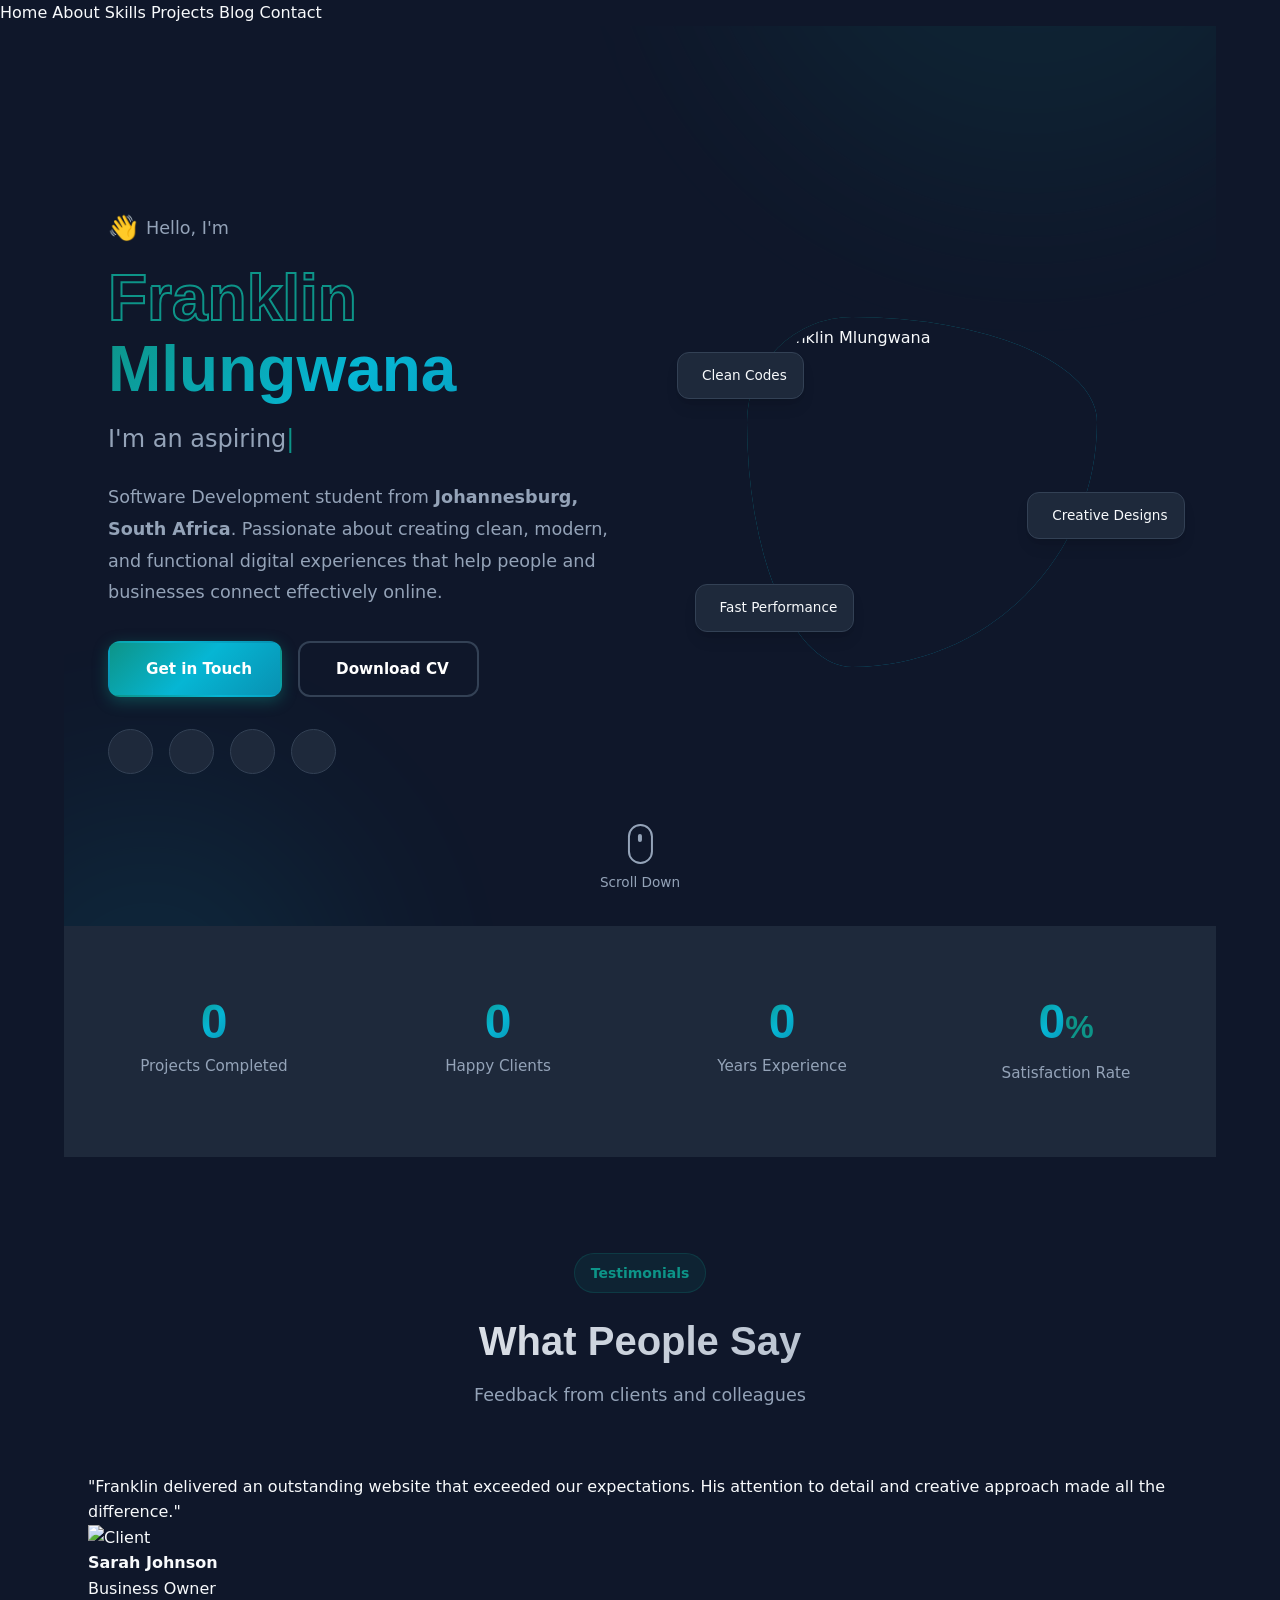
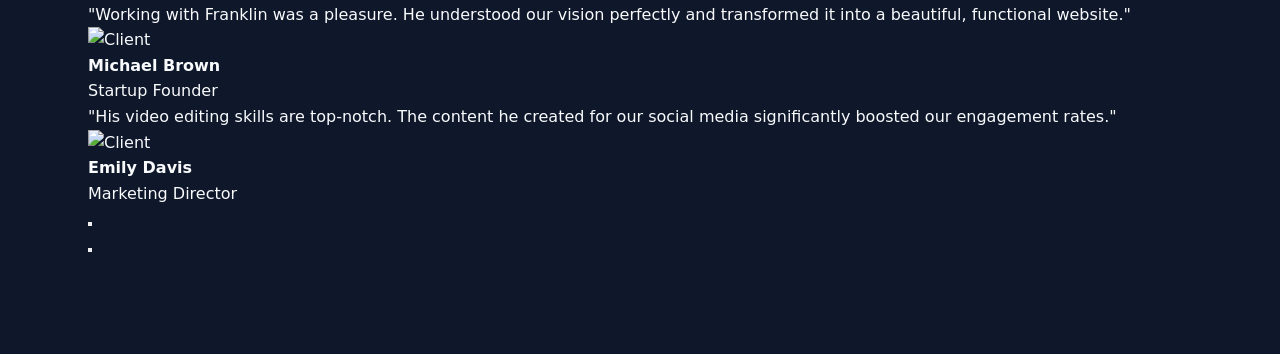
==== index.html @ 21965cc6 "Add testimonials section to index.html" ====
<!DOCTYPE html>
<html><head><meta charset="UTF-8"><title>Home</title>
<link rel="stylesheet" href="styles.css"></head>
<body>
<nav>
<a href="index.html">Home</a>
<a href="about.html">About</a>
<a href="skills.html">Skills</a>
<a href="projects.html">Projects</a>
<a href="blog.html">Blog</a>
<a href="contact.html">Contact</a>
</nav>
<main class="container">
 <section id="home" class="hero">
        <div class="hero-container">
            <div class="hero-content">
                <div class="hero-greeting"><span class="wave">👋</span> Hello, I'm</div>
                <h1 class="hero-title"><span class="text-outline">Franklin</span><span class="text-gradient">Mlungwana</span></h1>
                <div class="hero-subtitle"><span class="static-text">I'm an aspiring</span><span class="dynamic-text" id="dynamicText"></span><span class="cursor">|</span></div>
                <p class="hero-description">Software Development student from <strong>Johannesburg, South Africa</strong>. Passionate about creating clean, modern, and functional digital experiences that help people and businesses connect effectively online.</p>
                <div class="hero-cta">
                    <a href="#contact" class="btn btn-primary"><i class="fas fa-paper-plane"></i> Get in Touch</a>
                    <a href="#" class="btn btn-secondary" download><i class="fas fa-download"></i> Download CV</a>
                </div>
                <div class="hero-socials">
                    <a href="https://github.com/mlungwanafranklin-gif" target="_blank" class="social-link" aria-label="GitHub"><i class="fab fa-github"></i></a>
                    <a href="#" target="_blank" class="social-link" aria-label="LinkedIn"><i class="fab fa-linkedin-in"></i></a>
                    <a href="#" target="_blank" class="social-link" aria-label="Twitter"><i class="fab fa-twitter"></i></a>
                    <a href="#" target="_blank" class="social-link" aria-label="Instagram"><i class="fab fa-instagram"></i></a>
                </div>
            </div>
            <div class="hero-image">
                <div class="hero-image-wrapper">
                    <div class="hero-image-bg"></div>
                    <img src="https://images.unsplash.com/photo-1507003211169-0a1dd7228f2d?w=400&h=400&fit=crop&crop=face" alt="Franklin Mlungwana" class="profile-img">
                    <div class="floating-card card-1"><i class="fas fa-code"></i><span>Clean Codes</span></div>
                    <div class="floating-card card-2"><i class="fas fa-palette"></i><span>Creative Designs</span></div>
                    <div class="floating-card card-3"><i class="fas fa-rocket"></i><span>Fast Performance</span></div>
                </div>
            </div>
        </div>
        <div class="scroll-indicator"><div class="mouse"><div class="wheel"></div></div><span>Scroll Down</span></div>
    </section>
  <section class="stats section-sm">
        <div class="container">
            <div class="stats-grid">
                <div class="stat-item"><span class="stat-number" data-target="15">0</span><span class="stat-label">Projects Completed</span></div>
                <div class="stat-item"><span class="stat-number" data-target="8">0</span><span class="stat-label">Happy Clients</span></div>
                <div class="stat-item"><span class="stat-number" data-target="2">0</span><span class="stat-label">Years Experience</span></div>
                <div class="stat-item"><span class="stat-number" data-target="100">0</span><span class="stat-suffix">%</span><span class="stat-label">Satisfaction Rate</span></div>
            </div>
        </div>
    </section>
  <section class="testimonials section">
        <div class="container">
            <div class="section-header"><span class="section-tag">Testimonials</span><h2 class="section-title">What People Say</h2><p class="section-subtitle">Feedback from clients and colleagues</p></div>
            <div class="testimonials-slider">
                <div class="testimonial-card active"><div class="testimonial-stars"><i class="fas fa-star"></i><i class="fas fa-star"></i><i class="fas fa-star"></i><i class="fas fa-star"></i><i class="fas fa-star"></i></div><p class="testimonial-text">"Franklin delivered an outstanding website that exceeded our expectations. His attention to detail and creative approach made all the difference."</p><div class="testimonial-author"><img src="https://images.unsplash.com/photo-1494790108377-be9c29b29330?w=60&h=60&fit=crop&crop=face" alt="Client"><div><h4>Sarah Johnson</h4><span>Business Owner</span></div></div></div>
                <div class="testimonial-card"><div class="testimonial-stars"><i class="fas fa-star"></i><i class="fas fa-star"></i><i class="fas fa-star"></i><i class="fas fa-star"></i><i class="fas fa-star"></i></div><p class="testimonial-text">"Working with Franklin was a pleasure. He understood our vision perfectly and transformed it into a beautiful, functional website."</p><div class="testimonial-author"><img src="https://images.unsplash.com/photo-1507003211169-0a1dd7228f2d?w=60&h=60&fit=crop&crop=face" alt="Client"><div><h4>Michael Brown</h4><span>Startup Founder</span></div></div></div>
                <div class="testimonial-card"><div class="testimonial-stars"><i class="fas fa-star"></i><i class="fas fa-star"></i><i class="fas fa-star"></i><i class="fas fa-star"></i><i class="fas fa-star-half-alt"></i></div><p class="testimonial-text">"His video editing skills are top-notch. The content he created for our social media significantly boosted our engagement rates."</p><div class="testimonial-author"><img src="https://images.unsplash.com/photo-1438761681033-6461ffad8d80?w=60&h=60&fit=crop&crop=face" alt="Client"><div><h4>Emily Davis</h4><span>Marketing Director</span></div></div></div>
                <div class="testimonial-nav"><button class="testimonial-prev" aria-label="Previous"><i class="fas fa-chevron-left"></i></button><div class="testimonial-dots"><span class="dot active"></span><span class="dot"></span><span class="dot"></span></div><button class="testimonial-next" aria-label="Next"><i class="fas fa-chevron-right"></i></button></div>
            </div>
        </div>
    </section>
</main>
<script src="script.js"></script>
</body></html>
---- styles.css ----
/* ============================================
   CSS VARIABLES & RESET
   ============================================ */
:root {
    --primary: #0d9488;
    --primary-dark: #0f766e;
    --primary-light: #14b8a6;
    --secondary: #06b6d4;
    --accent: #f59e0b;
    --dark: #0f172a;
    --dark-light: #1e293b;
    --dark-lighter: #334155;
    --light: #f8fafc;
    --gray: #94a3b8;
    --gray-light: #cbd5e1;
    --white: #ffffff;
    --gradient-1: linear-gradient(135deg, #0d9488 0%, #06b6d4 50%, #0891b2 100%);
    --gradient-2: linear-gradient(135deg, #06b6d4 0%, #0ea5e9 100%);
    --shadow-sm: 0 1px 2px 0 rgb(0 0 0 / 0.05);
    --shadow: 0 4px 6px -1px rgb(0 0 0 / 0.1), 0 2px 4px -2px rgb(0 0 0 / 0.1);
    --shadow-lg: 0 10px 15px -3px rgb(0 0 0 / 0.1), 0 4px 6px -4px rgb(0 0 0 / 0.1);
    --shadow-xl: 0 20px 25px -5px rgb(0 0 0 / 0.1), 0 8px 10px -6px rgb(0 0 0 / 0.1);
    --radius: 12px;
    --radius-lg: 20px;
    --transition: all 0.3s cubic-bezier(0.4, 0, 0.2, 1);
    --font-main: 'Inter', system-ui, -apple-system, sans-serif;
    --font-display: 'Space Grotesk', sans-serif;
}

[data-theme="light"] {
    --dark: #f8fafc;
    --dark-light: #ffffff;
    --dark-lighter: #e2e8f0;
    --light: #0f172a;
    --gray: #64748b;
    --gray-light: #94a3b8;
    --white: #0f172a;
    --shadow: 0 4px 6px -1px rgb(0 0 0 / 0.05), 0 2px 4px -2px rgb(0 0 0 / 0.05);
    --shadow-lg: 0 10px 15px -3px rgb(0 0 0 / 0.05), 0 4px 6px -4px rgb(0 0 0 / 0.05);
    --shadow-xl: 0 20px 25px -5px rgb(0 0 0 / 0.05), 0 8px 10px -6px rgb(0 0 0 / 0.05);
}

*, *::before, *::after { margin: 0; padding: 0; box-sizing: border-box; }
html { scroll-behavior: smooth; font-size: 16px; }
body {
    font-family: var(--font-main);
    background-color: var(--dark);
    color: var(--light);
    line-height: 1.6;
    overflow-x: hidden;
    transition: background-color 0.3s ease, color 0.3s ease;
}
a { text-decoration: none; color: inherit; transition: var(--transition); }
ul { list-style: none; }
img { max-width: 100%; height: auto; display: block; }
.container { max-width: 1200px; margin: 0 auto; padding: 0 1.5rem; }
.section { padding: 6rem 0; }
.section-sm { padding: 3rem 0; }

.particles-canvas {
    position: fixed; top: 0; left: 0; width: 100%; height: 100%;
    pointer-events: none; z-index: 0; opacity: 0.4;
}

/* NAVIGATION */
.navbar {
    position: fixed; top: 0; left: 0; width: 100%; z-index: 1000;
    padding: 1rem 0; transition: var(--transition); background: transparent;
}
.navbar.scrolled {
    background: rgba(15, 23, 42, 0.95); backdrop-filter: blur(10px);
    box-shadow: var(--shadow); padding: 0.75rem 0;
}
[data-theme="light"] .navbar.scrolled { background: rgba(248, 250, 252, 0.95); }
.nav-container {
    max-width: 1200px; margin: 0 auto; padding: 0 1.5rem;
    display: flex; justify-content: space-between; align-items: center;
}
.nav-logo {
    font-family: var(--font-display); font-size: 1.5rem; font-weight: 700; color: var(--white);
}
.logo-bracket { color: var(--primary); }
.nav-right { display: flex; align-items: center; gap: 1rem; }

.theme-toggle {
    width: 45px; height: 45px; border-radius: 50%; background: var(--dark-light);
    border: 1px solid var(--dark-lighter); color: var(--gray); cursor: pointer;
    display: flex; align-items: center; justify-content: center; font-size: 1.1rem;
    transition: var(--transition); position: relative; overflow: hidden;
}
.theme-toggle:hover { background: var(--primary); color: var(--white); border-color: var(--primary); }
.theme-toggle .fa-sun, .theme-toggle .fa-moon { position: absolute; transition: var(--transition); }
.theme-toggle .fa-sun { opacity: 0; transform: rotate(90deg) scale(0); }
.theme-toggle .fa-moon { opacity: 1; transform: rotate(0) scale(1); }
[data-theme="light"] .theme-toggle .fa-sun { opacity: 1; transform: rotate(0) scale(1); }
[data-theme="light"] .theme-toggle .fa-moon { opacity: 0; transform: rotate(-90deg) scale(0); }

.nav-menu { display: flex; gap: 2rem; align-items: center; }
.nav-link {
    font-size: 0.95rem; font-weight: 500; color: var(--gray);
    position: relative; padding: 0.5rem 0;
}
.nav-link::after {
    content: ''; position: absolute; bottom: 0; left: 0; width: 0; height: 2px;
    background: var(--gradient-1); transition: var(--transition);
}
.nav-link:hover, .nav-link.active { color: var(--white); }
.nav-link:hover::after, .nav-link.active::after { width: 100%; }

.nav-toggle { display: none; background: none; border: none; cursor: pointer; padding: 0.5rem; z-index: 1001; }
.hamburger {
    display: block; width: 25px; height: 2px; background: var(--white);
    position: relative; transition: var(--transition);
}
.hamburger::before, .hamburger::after {
    content: ''; position: absolute; width: 25px; height: 2px;
    background: var(--white); transition: var(--transition);
}
.hamburger::before { top: -8px; }
.hamburger::after { top: 8px; }
.nav-toggle.active .hamburger { background: transparent; }
.nav-toggle.active .hamburger::before { top: 0; transform: rotate(45deg); }
.nav-toggle.active .hamburger::after { top: 0; transform: rotate(-45deg); }

/* HERO */
.hero {
    min-height: 100vh; display: flex; align-items: center;
    position: relative; padding: 6rem 0 4rem; overflow: hidden;
}
.hero::before {
    content: ''; position: absolute; top: -50%; right: -10%;
    width: 600px; height: 600px; background: var(--primary);
    opacity: 0.1; border-radius: 50%; filter: blur(100px);
    animation: float 8s ease-in-out infinite;
}
.hero::after {
    content: ''; position: absolute; bottom: -30%; left: -10%;
    width: 400px; height: 400px; background: var(--secondary);
    opacity: 0.1; border-radius: 50%; filter: blur(100px);
    animation: float 10s ease-in-out infinite reverse;
}
.hero-container {
    max-width: 1200px; margin: 0 auto; padding: 0 1.5rem;
    display: grid; grid-template-columns: 1fr 1fr; gap: 4rem;
    align-items: center; position: relative; z-index: 1;
}
.hero-greeting {
    font-size: 1.1rem; color: var(--gray); margin-bottom: 1rem;
    display: flex; align-items: center; gap: 0.5rem;
}
.wave { display: inline-block; animation: wave 2s ease-in-out infinite; font-size: 1.5rem; }
.hero-title {
    font-family: var(--font-display); font-size: 4rem; font-weight: 700;
    line-height: 1.1; margin-bottom: 1rem;
}
.text-outline { -webkit-text-stroke: 2px var(--primary); color: transparent; display: block; }
.text-gradient {
    background: var(--gradient-1); -webkit-background-clip: text;
    -webkit-text-fill-color: transparent; background-clip: text; display: block;
}
.hero-subtitle { font-size: 1.5rem; color: var(--gray); margin-bottom: 1.5rem; min-height: 2rem; }
.dynamic-text { color: var(--primary-light); font-weight: 600; }
.cursor { color: var(--primary); animation: blink 1s step-end infinite; }
.hero-description {
    font-size: 1.1rem; color: var(--gray); margin-bottom: 2rem;
    max-width: 500px; line-height: 1.8;
}
.hero-cta { display: flex; gap: 1rem; margin-bottom: 2rem; flex-wrap: wrap; }
.btn {
    display: inline-flex; align-items: center; gap: 0.5rem;
    padding: 0.875rem 1.75rem; border-radius: var(--radius);
    font-weight: 600; font-size: 0.95rem; transition: var(--transition);
    border: 2px solid transparent; cursor: pointer;
}
.btn-primary {
    background: var(--gradient-1); color: var(--white);
    box-shadow: 0 4px 15px rgba(13, 148, 136, 0.4);
}
.btn-primary:hover { transform: translateY(-2px); box-shadow: 0 8px 25px rgba(13, 148, 136, 0.5); }
.btn-secondary { background: transparent; color: var(--white); border-color: var(--dark-lighter); }
.btn-secondary:hover { border-color: var(--primary); background: rgba(13, 148, 136, 0.1); }
.btn-full { width: 100%; justify-content: center; }
.hero-socials { display: flex; gap: 1rem; }
.social-link {
    width: 45px; height: 45px; border-radius: 50%; background: var(--dark-light);
    display: flex; align-items: center; justify-content: center;
    color: var(--gray); font-size: 1.1rem; transition: var(--transition);
    border: 1px solid var(--dark-lighter);
}
.social-link:hover { background: var(--primary); color: var(--white); transform: translateY(-3px); border-color: var(--primary); }

.hero-image { position: relative; display: flex; justify-content: center; }
.hero-image-wrapper { position: relative; width: 350px; height: 350px; }
.hero-image-bg {
    position: absolute; inset: 0; background: var(--gradient-1);
    border-radius: 30% 70% 70% 30% / 30% 30% 70% 70%;
    animation: morph 8s ease-in-out infinite; opacity: 0.8;
}
.profile-img {
    position: relative; width: 100%; height: 100%; object-fit: cover;
    border-radius: 30% 70% 70% 30% / 30% 30% 70% 70%;
    animation: morph 8s ease-in-out infinite; z-index: 1; padding: 8px; background: var(--dark);
}
.floating-card {
    position: absolute; background: var(--dark-light); padding: 0.75rem 1rem;
    border-radius: var(--radius); display: flex; align-items: center; gap: 0.5rem;
    font-size: 0.85rem; font-weight: 500; box-shadow: var(--shadow-lg);
    border: 1px solid var(--dark-lighter); z-index: 2; animation: float 6s ease-in-out infinite;
}
.floating-card i { color: var(--primary); }
.card-1 { top: 10%; left: -20%; animation-delay: 0s; }
.card-2 { top: 50%; right: -25%; animation-delay: 2s; }
.card-3 { bottom: 10%; left: -15%; animation-delay: 4s; }

.scroll-indicator {
    position: absolute; bottom: 2rem; left: 50%; transform: translateX(-50%);
    display: flex; flex-direction: column; align-items: center; gap: 0.5rem;
    color: var(--gray); font-size: 0.85rem; animation: bounce 2s infinite;
}
.mouse { width: 25px; height: 40px; border: 2px solid var(--gray); border-radius: 15px; position: relative; }
.wheel {
    width: 4px; height: 8px; background: var(--gray); border-radius: 2px;
    position: absolute; top: 8px; left: 50%; transform: translateX(-50%); animation: scroll 2s infinite;
}

/* STATS */
.stats { background: var(--dark-light); position: relative; z-index: 1; }
.stats-grid { display: grid; grid-template-columns: repeat(4, 1fr); gap: 2rem; text-align: center; }
.stat-item { padding: 1.5rem; }
.stat-number {
    font-family: var(--font-display); font-size: 3rem; font-weight: 700;
    background: var(--gradient-1); -webkit-background-clip: text;
    -webkit-text-fill-color: transparent; background-clip: text; line-height: 1;
}
.stat-suffix { font-family: var(--font-display); font-size: 2rem; font-weight: 700; color: var(--primary); }
.stat-label { display: block; color: var(--gray); margin-top: 0.5rem; font-size: 0.95rem; }

/* SECTION HEADERS */
.section-header { text-align: center; margin-bottom: 4rem; }
.section-tag {
    display: inline-block; padding: 0.5rem 1rem; background: rgba(13, 148, 136, 0.1);
    color: var(--primary); border-radius: 50px; font-size: 0.875rem; font-weight: 600;
    margin-bottom: 1rem; border: 1px solid rgba(13, 148, 136, 0.2);
}
.section-title {
    font-family: var(--font-display); font-size: 2.5rem; font-weight: 700;
    margin-bottom: 0.5rem;
    background: linear-gradient(to right, var(--white), var(--gray));
    -webkit-background-clip: text; -webkit-text-fill-color: transparent;
}
.section-subtitle { color: var(--gray); font-size: 1.1rem; }

/* ABOUT */
.about { background: var(--dark); position: relative; z-index: 1; }
.about-grid { display: grid; grid-template-columns: 1fr 1fr; gap: 4rem; align-items: center; }
.about-image-wrapper { position: relative; }
.about-image-wrapper img {
    border-radius: var(--radius-lg); box-shadow: var(--shadow-xl);
    width: 100%; height: 500px; object-fit: cover;
}
.experience-badge {
    position: absolute; bottom: -20px; right: -20px; background: var(--gradient-1);
    padding: 1.5rem; border-radius: var(--radius); text-align: center;
    box-shadow: var(--shadow-xl); min-width: 140px;
}
.exp-number { font-family: var(--font-display); font-size: 2.5rem; font-weight: 700; display: block; line-height: 1; }
.exp-text { font-size: 0.875rem; opacity: 0.9; }
.about-heading { font-family: var(--font-display); font-size: 2rem; margin-bottom: 1.5rem; color: var(--white); }
.about-text { color: var(--gray); margin-bottom: 1.5rem; line-height: 1.8; }
.about-info-grid { display: grid; grid-template-columns: 1fr 1fr; gap: 1.5rem; margin-bottom: 2rem; }
.info-item {
    display: flex; align-items: center; gap: 1rem; padding: 1rem;
    background: var(--dark-light); border-radius: var(--radius);
    border: 1px solid var(--dark-lighter); transition: var(--transition);
}
.info-item:hover { border-color: var(--primary); transform: translateY(-2px); }
.info-item i {
    width: 40px; height: 40px; background: rgba(13, 148, 136, 0.1);
    border-radius: 10px; display: flex; align-items: center; justify-content: center;
    color: var(--primary); font-size: 1.1rem;
}
.info-label { display: block; font-size: 0.75rem; color: var(--gray); text-transform: uppercase; letter-spacing: 0.05em; }
.info-value { display: block; font-weight: 600; color: var(--white); font-size: 0.95rem; }

/* SKILLS */
.skills { background: var(--dark-light); position: relative; z-index: 1; }
.skills-grid { display: grid; grid-template-columns: repeat(auto-fit, minmax(280px, 1fr)); gap: 1.5rem; margin-bottom: 4rem; }
.skill-card {
    background: var(--dark); padding: 2rem; border-radius: var(--radius);
    border: 1px solid var(--dark-lighter); transition: var(--transition);
    position: relative; overflow: hidden;
}
.skill-card::before {
    content: ''; position: absolute; top: 0; left: 0; width: 100%; height: 3px;
    background: var(--gradient-1); transform: scaleX(0); transition: var(--transition);
}
.skill-card:hover { transform: translateY(-5px); border-color: var(--primary); box-shadow: var(--shadow-lg); }
.skill-card:hover::before { transform: scaleX(1); }
.skill-icon {
    width: 60px; height: 60px; background: rgba(13, 148, 136, 0.1);
    border-radius: 15px; display: flex; align-items: center; justify-content: center;
    font-size: 1.75rem; color: var(--primary); margin-bottom: 1.5rem;
}
.skill-card h3 { font-family: var(--font-display); font-size: 1.25rem; margin-bottom: 1rem; color: var(--white); }
.skill-bar { height: 8px; background: var(--dark-light); border-radius: 10px; overflow: hidden; margin-bottom: 0.5rem; }
.skill-progress { height: 100%; background: var(--gradient-1); border-radius: 10px; width: 0; transition: width 1.5s ease-out; }
.skill-card.animate .skill-progress { width: var(--progress); }
.skill-percent { font-size: 0.875rem; color: var(--gray); font-weight: 600; }

.services-section { margin-top: 2rem; }
.services-title { text-align: center; font-family: var(--font-display); font-size: 1.75rem; margin-bottom: 2rem; color: var(--white); }
.services-grid { display: grid; grid-template-columns: repeat(auto-fit, minmax(250px, 1fr)); gap: 1.5rem; }
.service-card {
    background: var(--dark); padding: 2rem; border-radius: var(--radius);
    border: 1px solid var(--dark-lighter); text-align: center; transition: var(--transition);
}
.service-card:hover { transform: translateY(-5px); border-color: var(--secondary); box-shadow: var(--shadow-lg); }
.service-icon {
    width: 70px; height: 70px; background: rgba(6, 182, 212, 0.1);
    border-radius: 20px; display: flex; align-items: center; justify-content: center;
    font-size: 1.75rem; color: var(--secondary); margin: 0 auto 1.5rem; transition: var(--transition);
}
.service-card:hover .service-icon { transform: rotateY(360deg); }
.service-card h4 { font-family: var(--font-display); margin-bottom: 0.75rem; color: var(--white); }
.service-card p { color: var(--gray); font-size: 0.95rem; line-height: 1.6; }

/* PROJECTS */
.projects { background: var(--dark); position: relative; z-index: 1; }
.projects-filter { display: flex; justify-content: center; gap: 1rem; margin-bottom: 3rem; flex-wrap: wrap; }
.filter-btn {
    padding: 0.6rem 1.5rem; background: transparent; border: 1px solid var(--dark-lighter);
    border-radius: 50px; color: var(--gray); font-weight: 500; cursor: pointer;
    transition: var(--transition); font-family: inherit; font-size: 0.9rem;
}
.filter-btn:hover, .filter-btn.active {
    background: var(--gradient-1); color: var(--white); border-color: transparent;
    box-shadow: 0 4px 15px rgba(13, 148, 136, 0.3);
}
.projects-grid { display: grid; grid-template-columns: repeat(auto-fit, minmax(350px, 1fr)); gap: 2rem; }
.project-card {
    background: var(--dark-light); border-radius: var(--radius-lg); overflow: hidden;
    border: 1px solid var(--dark-lighter); transition: var(--transition);
}
.project-card:hover { transform: translateY(-10px); box-shadow: var(--shadow-xl); border-color: var(--primary); }
.project-card.hidden { display: none; }
.project-image { position: relative; overflow: hidden; height: 250px; }
.project-image img { width: 100%; height: 100%; object-fit: cover; transition: transform 0.5s ease; }
.project-card:hover .project-image img { transform: scale(1.1); }
.project-overlay {
    position: absolute; inset: 0; background: rgba(15, 23, 42, 0.9);
    display: flex; align-items: center; justify-content: center; gap: 1rem;
    opacity: 0; transition: var(--transition);
}
.project-card:hover .project-overlay { opacity: 1; }
.project-link {
    width: 50px; height: 50px; background: var(--primary); border-radius: 50%;
    display: flex; align-items: center; justify-content: center;
    color: var(--white); font-size: 1.25rem; transform: translateY(20px); transition: var(--transition);
}
.project-card:hover .project-link { transform: translateY(0); }
.project-link:hover { background: var(--primary-dark); transform: scale(1.1); }
.project-info { padding: 1.5rem; }
.project-info h3 { font-family: var(--font-display); font-size: 1.25rem; margin-bottom: 0.5rem; color: var(--white); }
.project-info p { color: var(--gray); font-size: 0.95rem; margin-bottom: 1rem; line-height: 1.6; }
.project-tags { display: flex; gap: 0.5rem; flex-wrap: wrap; }
.project-tags span {
    padding: 0.35rem 0.75rem; background: rgba(13, 148, 136, 0.1);
    color: var(--primary-light); border-radius: 50px; font-size: 0.8rem;
    font-weight: 500; border: 1px solid rgba(13, 148, 136, 0.2);
}

/* BLOG */
.blog { background: var(--dark-light); position: relative; z-index: 1; }
.blog-grid { display: grid; grid-template-columns: repeat(auto-fit, minmax(320px, 1fr)); gap: 2rem; }
.blog-card {
    background: var(--dark); border-radius: var(--radius-lg); overflow: hidden;
    border: 1px solid var(--dark-lighter); transition: var(--transition);
}
.blog-card:hover { transform: translateY(-8px); box-shadow: var(--shadow-xl); border-color: var(--primary); }
.blog-image { position: relative; height: 220px; overflow: hidden; }
.blog-image img { width: 100%; height: 100%; object-fit: cover; transition: transform 0.5s ease; }
.blog-card:hover .blog-image img { transform: scale(1.1); }
.blog-category {
    position: absolute; top: 1rem; left: 1rem; padding: 0.4rem 1rem;
    background: var(--gradient-1); color: var(--white); border-radius: 50px;
    font-size: 0.8rem; font-weight: 600;
}
.blog-content { padding: 1.5rem; }
.blog-meta { display: flex; gap: 1.5rem; margin-bottom: 1rem; color: var(--gray); font-size: 0.85rem; }
.blog-meta i { margin-right: 0.3rem; color: var(--primary); }
.blog-content h3 { font-family: var(--font-display); font-size: 1.2rem; margin-bottom: 0.75rem; color: var(--white); line-height: 1.4; }
.blog-content p { color: var(--gray); font-size: 0.95rem; line-height: 1.6; margin-bottom: 1rem; }
.blog-read-more { color: var(--primary); font-weight: 600; font-size: 0.9rem; display: inline-flex; align-items: center; gap: 0.5rem; }
.blog-read-more:hover { gap: 0.75rem; }
.blog-read-more i { transition: var(--transition); }

/* CONTACT */
.contact { background: var(--dark-light); position: relative; z-index: 1; }
.contact-grid { display: grid; grid-template-columns: 1fr 1fr; gap: 4rem; align-items: start; }
.contact-info h3 { font-family: var(--font-display); font-size: 1.75rem; margin-bottom: 1rem; color: var(--white); }
.contact-info > p { color: var(--gray); margin-bottom: 2rem; line-height: 1.8; }
.contact-details { margin-bottom: 2rem; }
.contact-item { display: flex; align-items: center; gap: 1rem; padding: 1rem 0; border-bottom: 1px solid var(--dark-lighter); }
.contact-item:last-child { border-bottom: none; }
.contact-icon {
    width: 50px; height: 50px; background: rgba(13, 148, 136, 0.1);
    border-radius: 12px; display: flex; align-items: center; justify-content: center;
    color: var(--primary); font-size: 1.25rem; flex-shrink: 0;
}
.contact-label { display: block; font-size: 0.75rem; color: var(--gray); text-transform: uppercase; letter-spacing: 0.05em; margin-bottom: 0.25rem; }
.contact-item a, .contact-item span { color: var(--white); font-weight: 500; transition: var(--transition); }
.contact-item a:hover { color: var(--primary); }
.contact-socials { display: flex; gap: 1rem; }

.contact-form-wrapper { background: var(--dark); padding: 2.5rem; border-radius: var(--radius-lg); border: 1px solid var(--dark-lighter); }
.form-row { display: grid; grid-template-columns: 1fr 1fr; gap: 1rem; }
.form-group { margin-bottom: 1.5rem; }
.form-group label { display: block; margin-bottom: 0.5rem; color: var(--gray); font-size: 0.9rem; font-weight: 500; }
.form-group input, .form-group select, .form-group textarea {
    width: 100%; padding: 0.875rem 1rem; background: var(--dark-light);
    border: 1px solid var(--dark-lighter); border-radius: var(--radius);
    color: var(--white); font-family: inherit; font-size: 0.95rem; transition: var(--transition);
}
.form-group input:focus, .form-group select:focus, .form-group textarea:focus {
    outline: none; border-color: var(--primary); box-shadow: 0 0 0 3px rgba(13, 148, 136, 0.1);
}
.form-group input::placeholder, .form-group textarea::placeholder { color: var(--dark-lighter); }
.form-group select option { background: var(--dark-light); color: var(--white); }
.form-group textarea { resize: vertical; min-height: 120px; }

/* FOOTER */
.footer { background: var(--dark); border-top: 1px solid var(--dark-lighter); padding: 4rem 0 2rem; position: relative; z-index: 1; }
.footer-content { display: grid; grid-template-columns: 2fr 1fr 1fr 1fr; gap: 3rem; margin-bottom: 3rem; }
.footer-logo { font-family: var(--font-display); font-size: 1.5rem; font-weight: 700; margin-bottom: 1rem; display: inline-block; color: var(--white); }
.footer-brand p { color: var(--gray); line-height: 1.6; }
.footer-links h4 { font-family: var(--font-display); font-size: 1.1rem; margin-bottom: 1.5rem; color: var(--white); }
.footer-links ul li { margin-bottom: 0.75rem; }
.footer-links ul li a { color: var(--gray); transition: var(--transition); }
.footer-links ul li a:hover { color: var(--primary); padding-left: 0.5rem; }
.footer-bottom {
    border-top: 1px solid var(--dark-lighter); padding-top: 2rem;
    display: flex; justify-content: space-between; align-items: center;
    flex-wrap: wrap; gap: 1rem; color: var(--gray); font-size: 0.9rem;
}
.footer-bottom i { color: #ef4444; }

/* BACK TO TOP */
.back-to-top {
    position: fixed; bottom: 2rem; right: 2rem; width: 50px; height: 50px;
    background: var(--gradient-1); border: none; border-radius: 50%;
    color: var(--white); font-size: 1.25rem; cursor: pointer;
    opacity: 0; visibility: hidden; transition: var(--transition);
    box-shadow: var(--shadow-lg); z-index: 999;
    display: flex; align-items: center; justify-content: center;
}
.back-to-top.visible { opacity: 1; visibility: visible; }
.back-to-top:hover { transform: translateY(-5px); box-shadow: 0 10px 30px rgba(13, 148, 136, 0.4); }

/* ANIMATIONS */
@keyframes float { 0%, 100% { transform: translateY(0); } 50% { transform: translateY(-20px); } }
@keyframes morph {
    0%, 100% { border-radius: 30% 70% 70% 30% / 30% 30% 70% 70%; }
    25% { border-radius: 58% 42% 75% 25% / 76% 46% 54% 24%; }
    50% { border-radius: 50% 50% 33% 67% / 55% 27% 73% 45%; }
    75% { border-radius: 33% 67% 58% 42% / 63% 68% 32% 37%; }
}
@keyframes wave { 0%, 100% { transform: rotate(0deg); } 25% { transform: rotate(20deg); } 75% { transform: rotate(-10deg); } }
@keyframes blink { 0%, 100% { opacity: 1; } 50% { opacity: 0; } }
@keyframes bounce { 0%, 20%, 50%, 80%, 100% { transform: translateX(-50%) translateY(0); } 40% { transform: translateX(-50%) translateY(-10px); } 60% { transform: translateX(-50%) translateY(-5px); } }
@keyframes scroll { 0% { opacity: 1; transform: translateX(-50%) translateY(0); } 100% { opacity: 0; transform: translateX(-50%) translateY(15px); } }

.reveal { opacity: 0; transform: translateY(30px); transition: all 0.8s ease-out; }
.reveal.active { opacity: 1; transform: translateY(0); }

/* RESPONSIVE */
@media (max-width: 1024px) {
    .hero-container { gap: 2rem; }
    .hero-title { font-size: 3rem; }
    .about-grid, .contact-grid { gap: 2rem; }
    .stats-grid { grid-template-columns: repeat(2, 1fr); }
    .footer-content { grid-template-columns: 1fr 1fr; }
}

@media (max-width: 768px) {
    .nav-menu {
        position: fixed; top: 0; right: -100%; width: 80%; max-width: 400px; height: 100vh;
        background: var(--dark-light); flex-direction: column; justify-content: center;
        align-items: center; gap: 2rem; transition: var(--transition);
        box-shadow: -10px 0 30px rgba(0, 0, 0, 0.3);
    }
    .nav-menu.active { right: 0; }
    .nav-toggle { display: block; }
    .hero-container { grid-template-columns: 1fr; text-align: center; }
    .hero-content { order: 2; }
    .hero-image { order: 1; }
    .hero-image-wrapper { width: 250px; height: 250px; }
    .hero-title { font-size: 2.5rem; }
    .hero-description { margin-left: auto; margin-right: auto; }
    .hero-cta { justify-content: center; }
    .floating-card { display: none; }
    .about-grid, .contact-grid { grid-template-columns: 1fr; }
    .about-image-wrapper img { height: 350px; }
    .experience-badge { right: 10px; bottom: -10px; padding: 1rem; min-width: 120px; }
    .exp-number { font-size: 2rem; }
    .about-info-grid { grid-template-columns: 1fr; }
    .stats-grid { grid-template-columns: 1fr 1fr; gap: 1rem; }
    .stat-number { font-size: 2rem; }
    .projects-grid { grid-template-columns: 1fr; }
    .form-row { grid-template-columns: 1fr; }
    .footer-content { grid-template-columns: 1fr; text-align: center; }
    .footer-bottom { flex-direction: column; text-align: center; }
    .section { padding: 4rem 0; }
    .section-title { font-size: 2rem; }
    .testimonial-card { padding: 2rem 1.5rem; }
    .testimonial-text { font-size: 1rem; }
}

@media (max-width: 480px) {
    .hero-title { font-size: 2rem; }
    .hero-subtitle { font-size: 1.1rem; }
    .btn { padding: 0.75rem 1.25rem; font-size: 0.9rem; }
    .skills-grid, .services-grid { grid-template-columns: 1fr; }
    .stats-grid { grid-template-columns: 1fr; }
    .projects-filter { gap: 0.5rem; }
    .filter-btn { padding: 0.5rem 1rem; font-size: 0.85rem; }
}
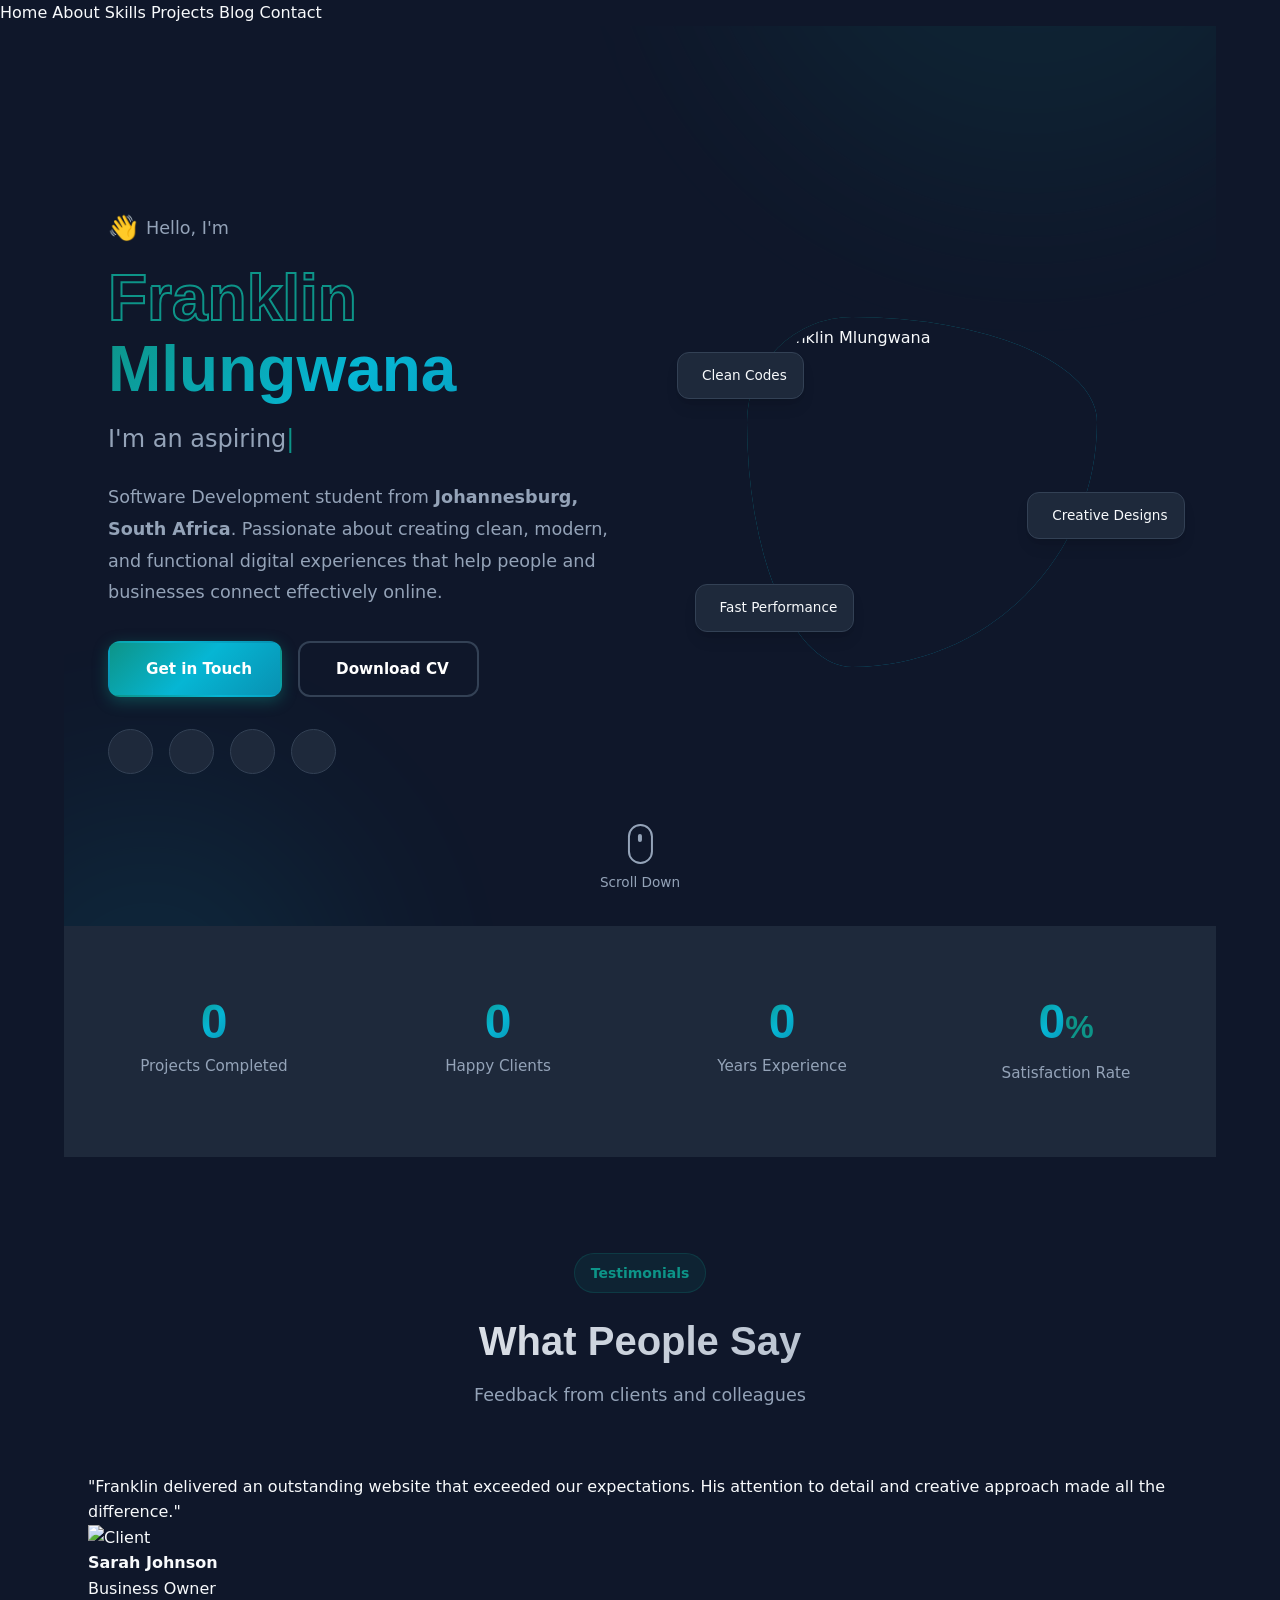
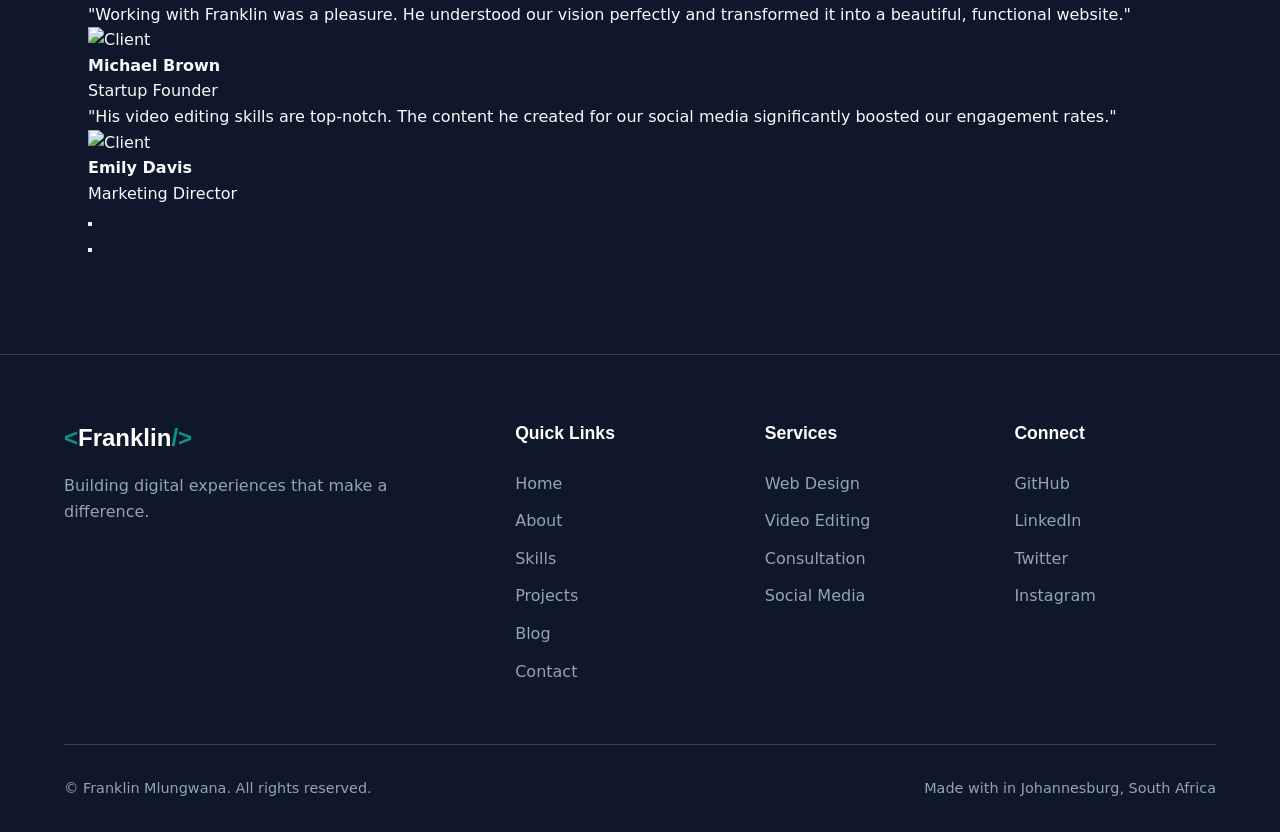
==== commit 45b1c1ef: "Add footer with links and copyright information" ====
--- a/index.html
+++ b/index.html
@@ -63,5 +63,17 @@
         </div>
     </section>
 </main>
+ <footer class="footer">
+        <div class="container">
+            <div class="footer-content">
+                <div class="footer-brand"><a href="#home" class="footer-logo"><span class="logo-bracket">&lt;</span>Franklin<span class="logo-bracket">/&gt;</span></a><p>Building digital experiences that make a difference.</p></div>
+                <div class="footer-links"><h4>Quick Links</h4><ul><li><a href="#home">Home</a></li><li><a href="#about">About</a></li><li><a href="#skills">Skills</a></li><li><a href="#projects">Projects</a></li><li><a href="#blog">Blog</a></li><li><a href="#contact">Contact</a></li></ul></div>
+                <div class="footer-links"><h4>Services</h4><ul><li><a href="#skills">Web Design</a></li><li><a href="#skills">Video Editing</a></li><li><a href="#skills">Consultation</a></li><li><a href="#skills">Social Media</a></li></ul></div>
+                <div class="footer-links"><h4>Connect</h4><ul><li><a href="https://github.com/mlungwanafranklin-gif" target="_blank">GitHub</a></li><li><a href="#" target="_blank">LinkedIn</a></li><li><a href="#" target="_blank">Twitter</a></li><li><a href="#" target="_blank">Instagram</a></li></ul></div>
+            </div>
+            <div class="footer-bottom"><p>&copy; <span id="year"></span> Franklin Mlungwana. All rights reserved.</p><p>Made with <i class="fas fa-heart"></i> in Johannesburg, South Africa</p></div>
+        </div>
+    </footer>
+    <button class="back-to-top" id="backToTop" aria-label="Back to top"><i class="fas fa-arrow-up"></i></button>
 <script src="script.js"></script>
 </body></html>
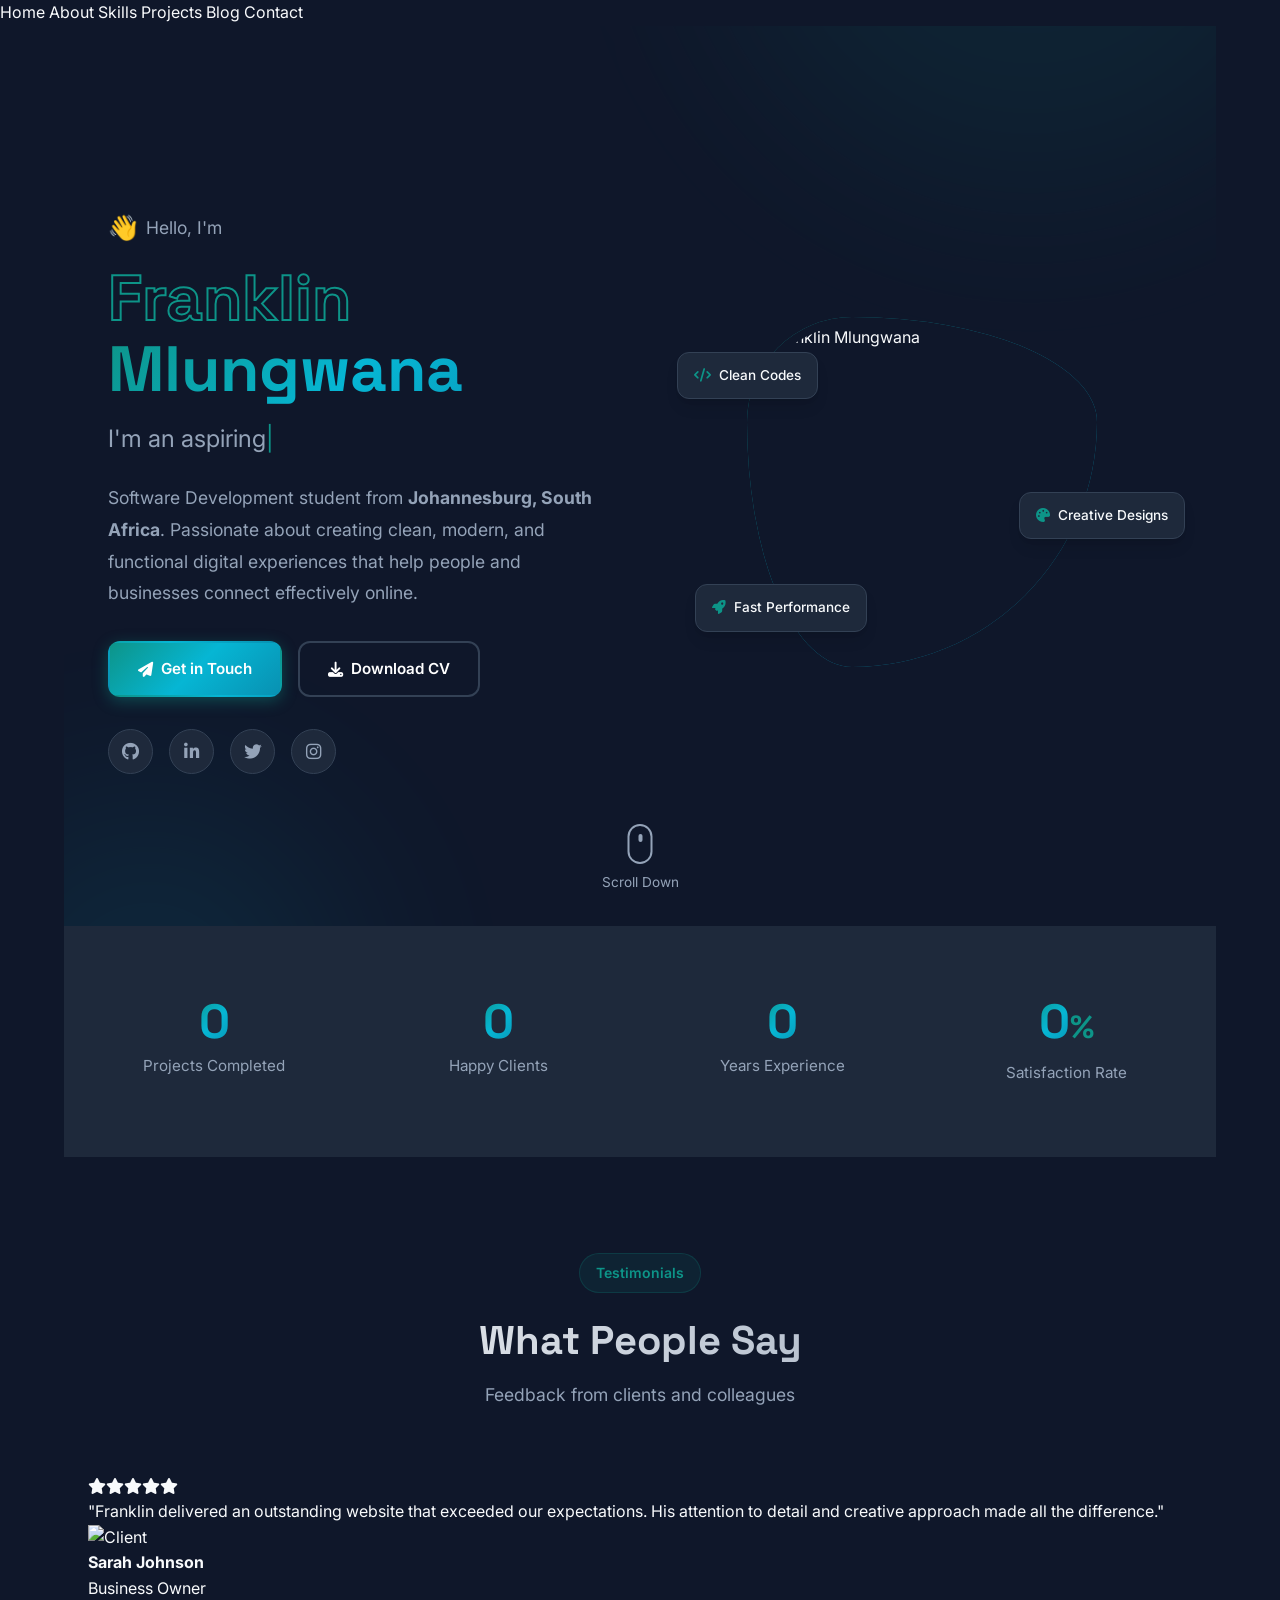
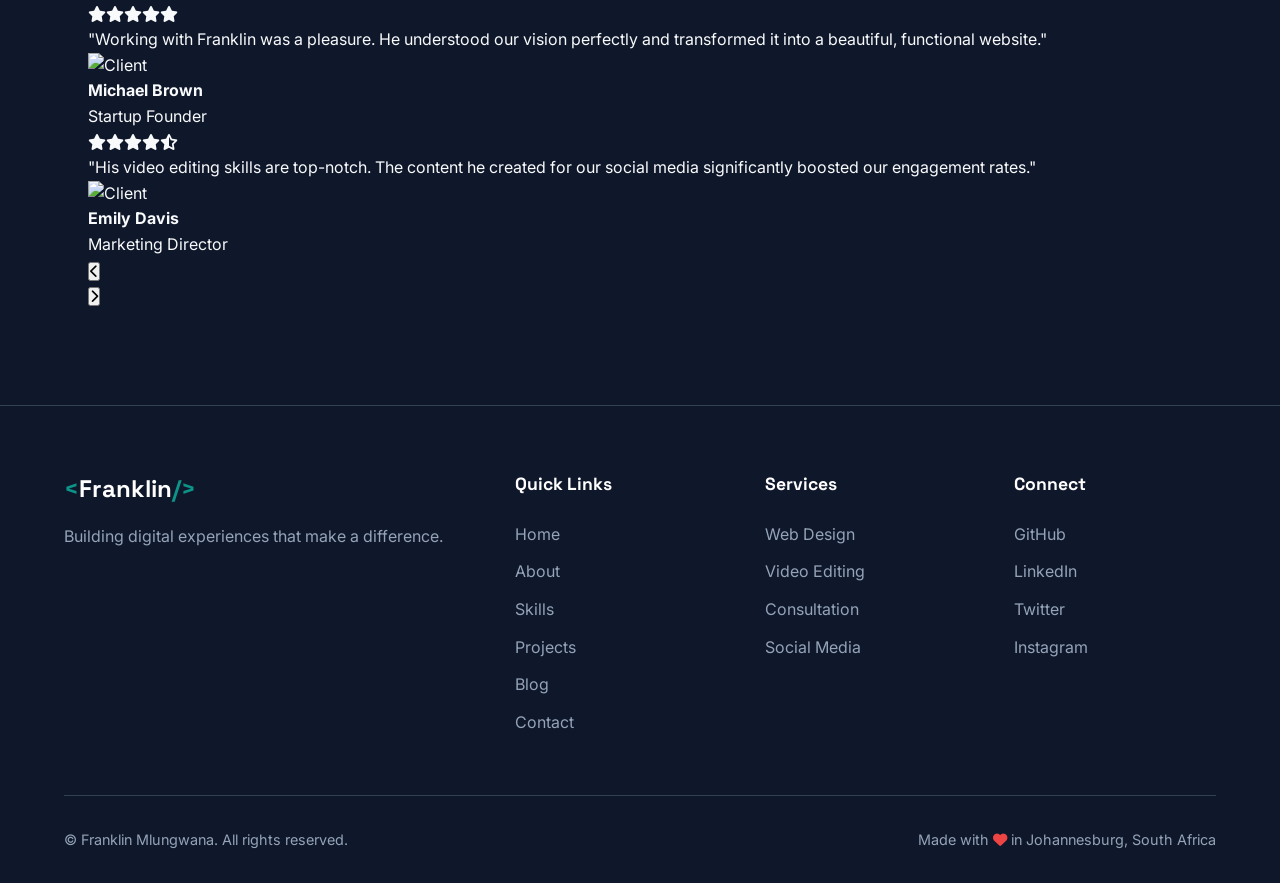
==== commit d06cc93a: "Enhance index.html with metadata and font links Added viewport meta tag, description, and font links" ====
--- a/index.html
+++ b/index.html
@@ -1,6 +1,17 @@
 <!DOCTYPE html>
-<html><head><meta charset="UTF-8"><title>Home</title>
-<link rel="stylesheet" href="styles.css"></head>
+<html>
+<head>
+    <meta charset="UTF-8">
+    <meta name="viewport" content="width=device-width, initial-scale=1.0">
+    <title>Franklin | Home</title>
+    <meta name="description" content="Franklin - Software Development student from Johannesburg, South Africa. Creating clean, modern, and functional websites.">
+    <link rel="stylesheet" href="styles.css">
+    <link rel="preconnect" href="https://fonts.googleapis.com">
+    <link rel="preconnect" href="https://fonts.gstatic.com" crossorigin>
+    <link href="https://fonts.googleapis.com/css2?family=Inter:wght@300;400;500;600;700;800&family=Space+Grotesk:wght@400;500;600;700&display=swap" rel="stylesheet">
+    <link rel="stylesheet" href="https://cdnjs.cloudflare.com/ajax/libs/font-awesome/6.5.1/css/all.min.css">
+<base target="_blank">
+</head>
 <body>
 <nav>
 <a href="index.html">Home</a>
@@ -63,12 +74,12 @@
         </div>
     </section>
 </main>
- <footer class="footer">
+  <footer class="footer">
         <div class="container">
             <div class="footer-content">
-                <div class="footer-brand"><a href="#home" class="footer-logo"><span class="logo-bracket">&lt;</span>Franklin<span class="logo-bracket">/&gt;</span></a><p>Building digital experiences that make a difference.</p></div>
-                <div class="footer-links"><h4>Quick Links</h4><ul><li><a href="#home">Home</a></li><li><a href="#about">About</a></li><li><a href="#skills">Skills</a></li><li><a href="#projects">Projects</a></li><li><a href="#blog">Blog</a></li><li><a href="#contact">Contact</a></li></ul></div>
-                <div class="footer-links"><h4>Services</h4><ul><li><a href="#skills">Web Design</a></li><li><a href="#skills">Video Editing</a></li><li><a href="#skills">Consultation</a></li><li><a href="#skills">Social Media</a></li></ul></div>
+                <div class="footer-brand"><a href="home.html" class="footer-logo"><span class="logo-bracket">&lt;</span>Franklin<span class="logo-bracket">/&gt;</span></a><p>Building digital experiences that make a difference.</p></div>
+                <div class="footer-links"><h4>Quick Links</h4><ul><li><a href="home.html">Home</a></li><li><a href="about.html">About</a></li><li><a href="skills.html">Skills</a></li><li><a href="projects.html">Projects</a></li><li><a href="blog.html">Blog</a></li><li><a href="#contact">Contact</a></li></ul></div>
+                <div class="footer-links"><h4>Services</h4><ul><li><a href="skills.html">Web Design</a></li><li><a href="skills.html">Video Editing</a></li><li><a href="skills.html">Consultation</a></li><li><a href="skills.html">Social Media</a></li></ul></div>
                 <div class="footer-links"><h4>Connect</h4><ul><li><a href="https://github.com/mlungwanafranklin-gif" target="_blank">GitHub</a></li><li><a href="#" target="_blank">LinkedIn</a></li><li><a href="#" target="_blank">Twitter</a></li><li><a href="#" target="_blank">Instagram</a></li></ul></div>
             </div>
             <div class="footer-bottom"><p>&copy; <span id="year"></span> Franklin Mlungwana. All rights reserved.</p><p>Made with <i class="fas fa-heart"></i> in Johannesburg, South Africa</p></div>
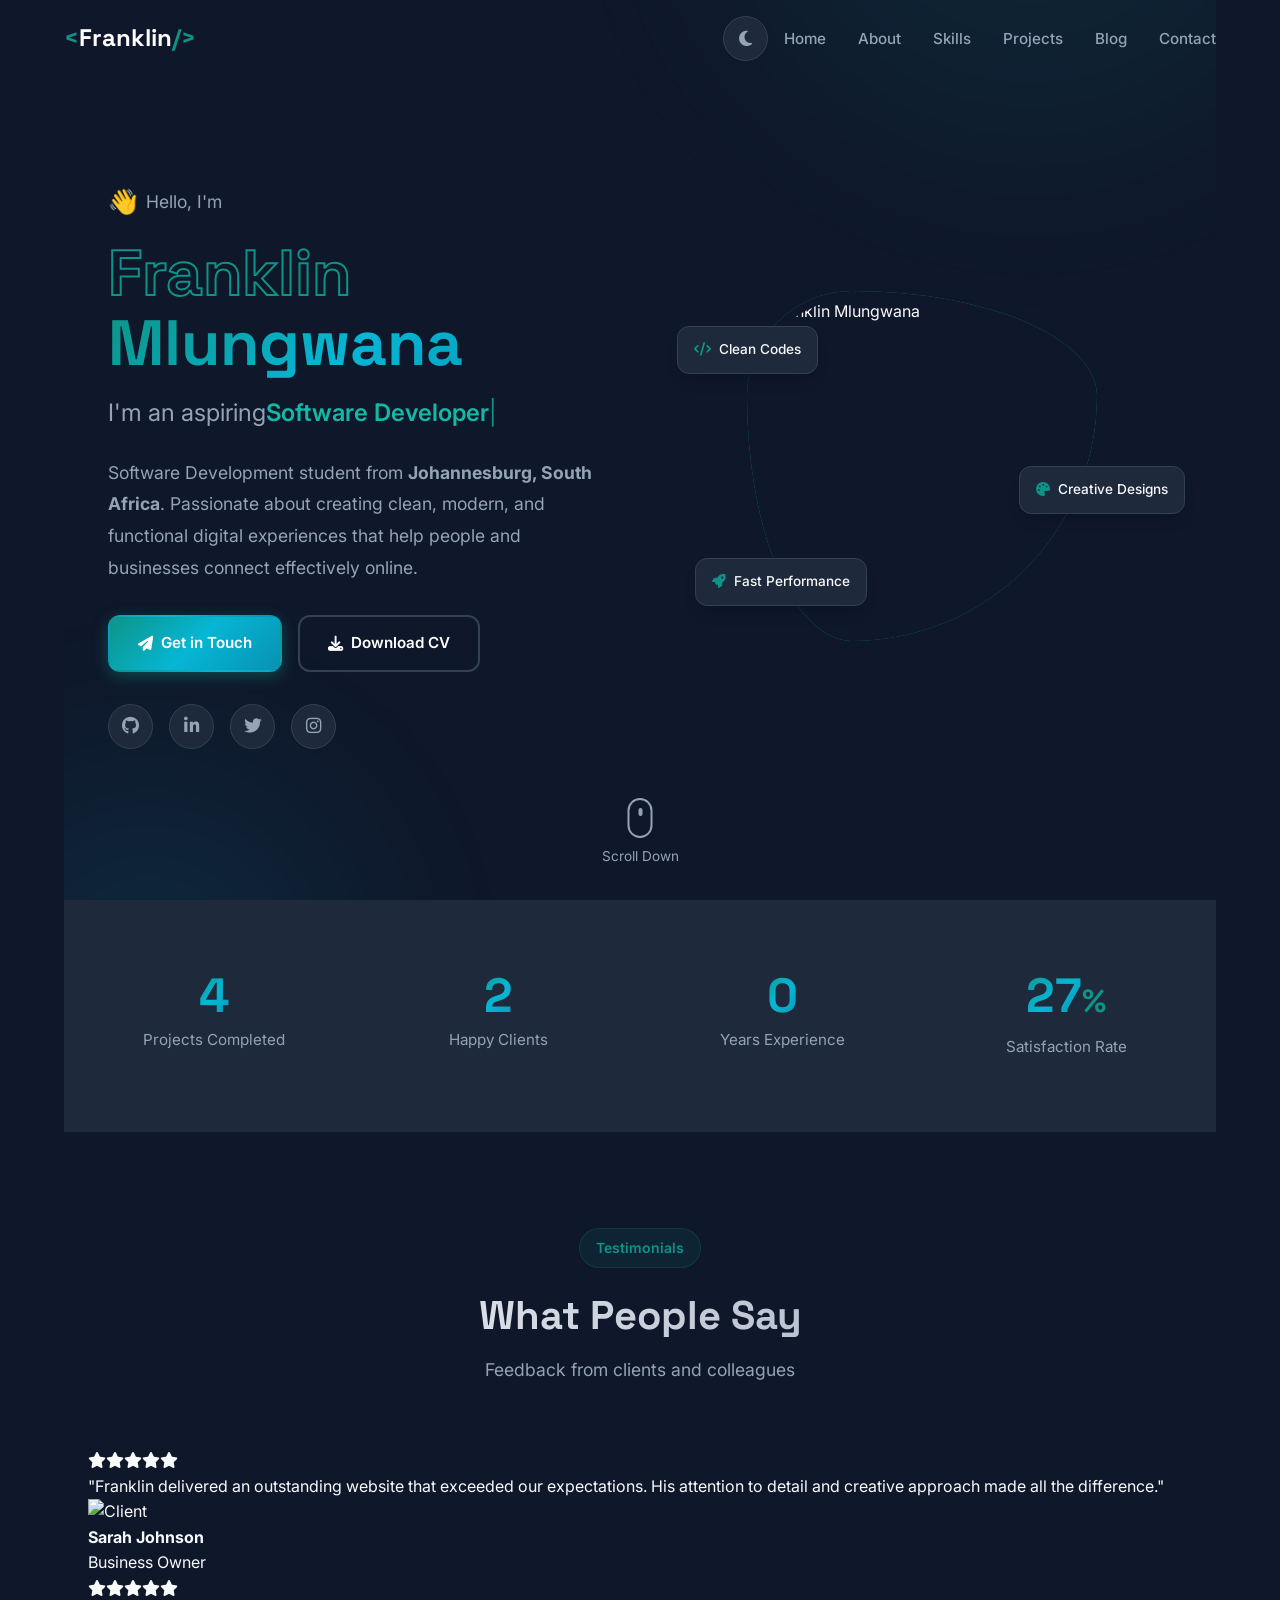
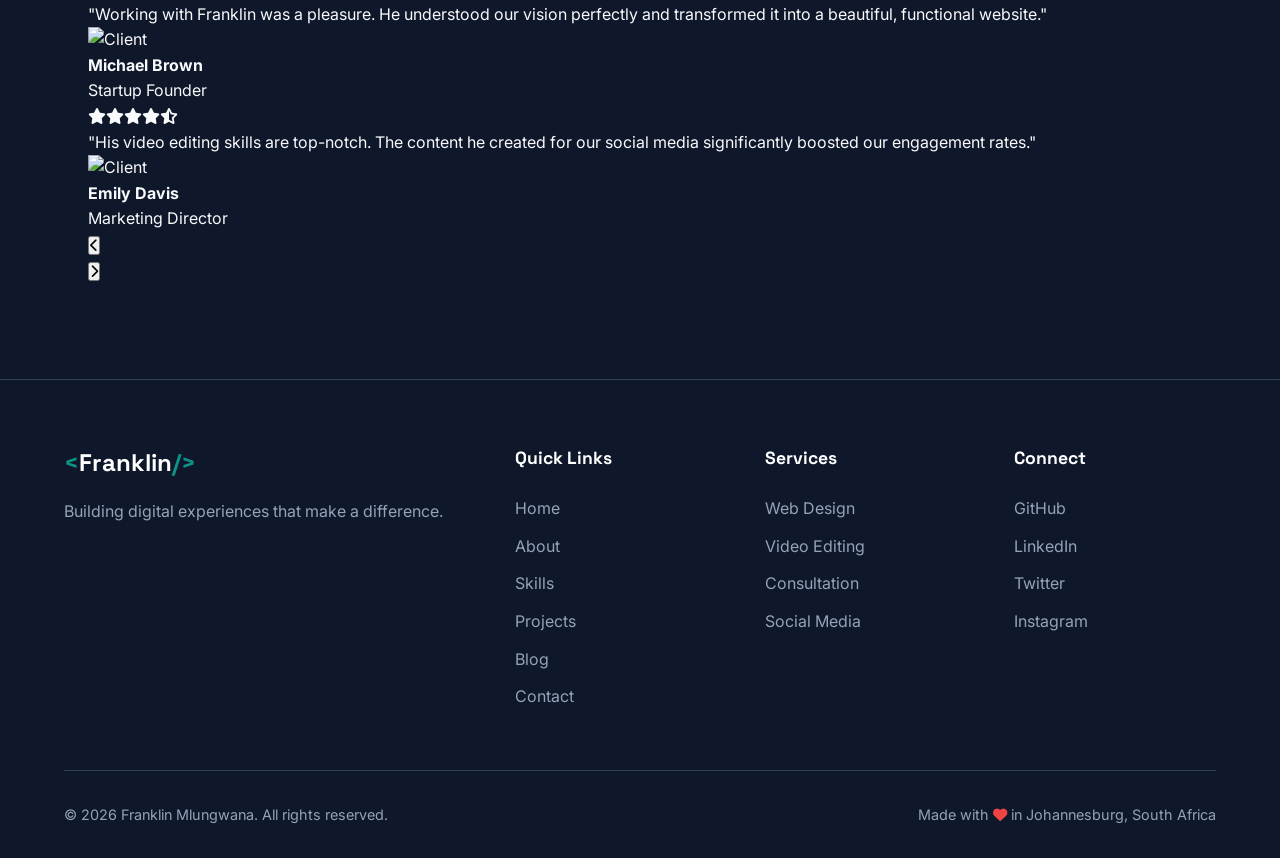
==== commit 78644e3b: "Refactor navigation bar with new structure and styles" ====
--- a/index.html
+++ b/index.html
@@ -10,16 +10,31 @@
     <link rel="preconnect" href="https://fonts.gstatic.com" crossorigin>
     <link href="https://fonts.googleapis.com/css2?family=Inter:wght@300;400;500;600;700;800&family=Space+Grotesk:wght@400;500;600;700&display=swap" rel="stylesheet">
     <link rel="stylesheet" href="https://cdnjs.cloudflare.com/ajax/libs/font-awesome/6.5.1/css/all.min.css">
-<base target="_blank">
 </head>
 <body>
-<nav>
-<a href="index.html">Home</a>
-<a href="about.html">About</a>
-<a href="skills.html">Skills</a>
-<a href="projects.html">Projects</a>
-<a href="blog.html">Blog</a>
-<a href="contact.html">Contact</a>
+<nav class="navbar" id="navbar">
+    <div class="nav-container">
+        <a href="index.html" class="nav-logo">
+            <span class="logo-bracket">&lt;</span>Franklin<span class="logo-bracket">/&gt;</span>
+        </a>
+        <div class="nav-right">
+            <button class="theme-toggle" id="themeToggle" aria-label="Toggle theme">
+                <i class="fas fa-sun"></i>
+                <i class="fas fa-moon"></i>
+            </button>
+            <button class="nav-toggle" id="navToggle" aria-label="Toggle menu">
+                <span class="hamburger"></span>
+            </button>
+            <ul class="nav-menu" id="navMenu">
+                <li><a href="index.html" class="nav-link">Home</a></li>
+                <li><a href="about.html" class="nav-link">About</a></li>
+                <li><a href="skills.html" class="nav-link">Skills</a></li>
+                <li><a href="projects.html" class="nav-link">Projects</a></li>
+                <li><a href="blog.html" class="nav-link">Blog</a></li>
+                <li><a href="contact.html" class="nav-link">Contact</a></li>
+            </ul>
+        </div>
+    </div>
 </nav>
 <main class="container">
  <section id="home" class="hero">
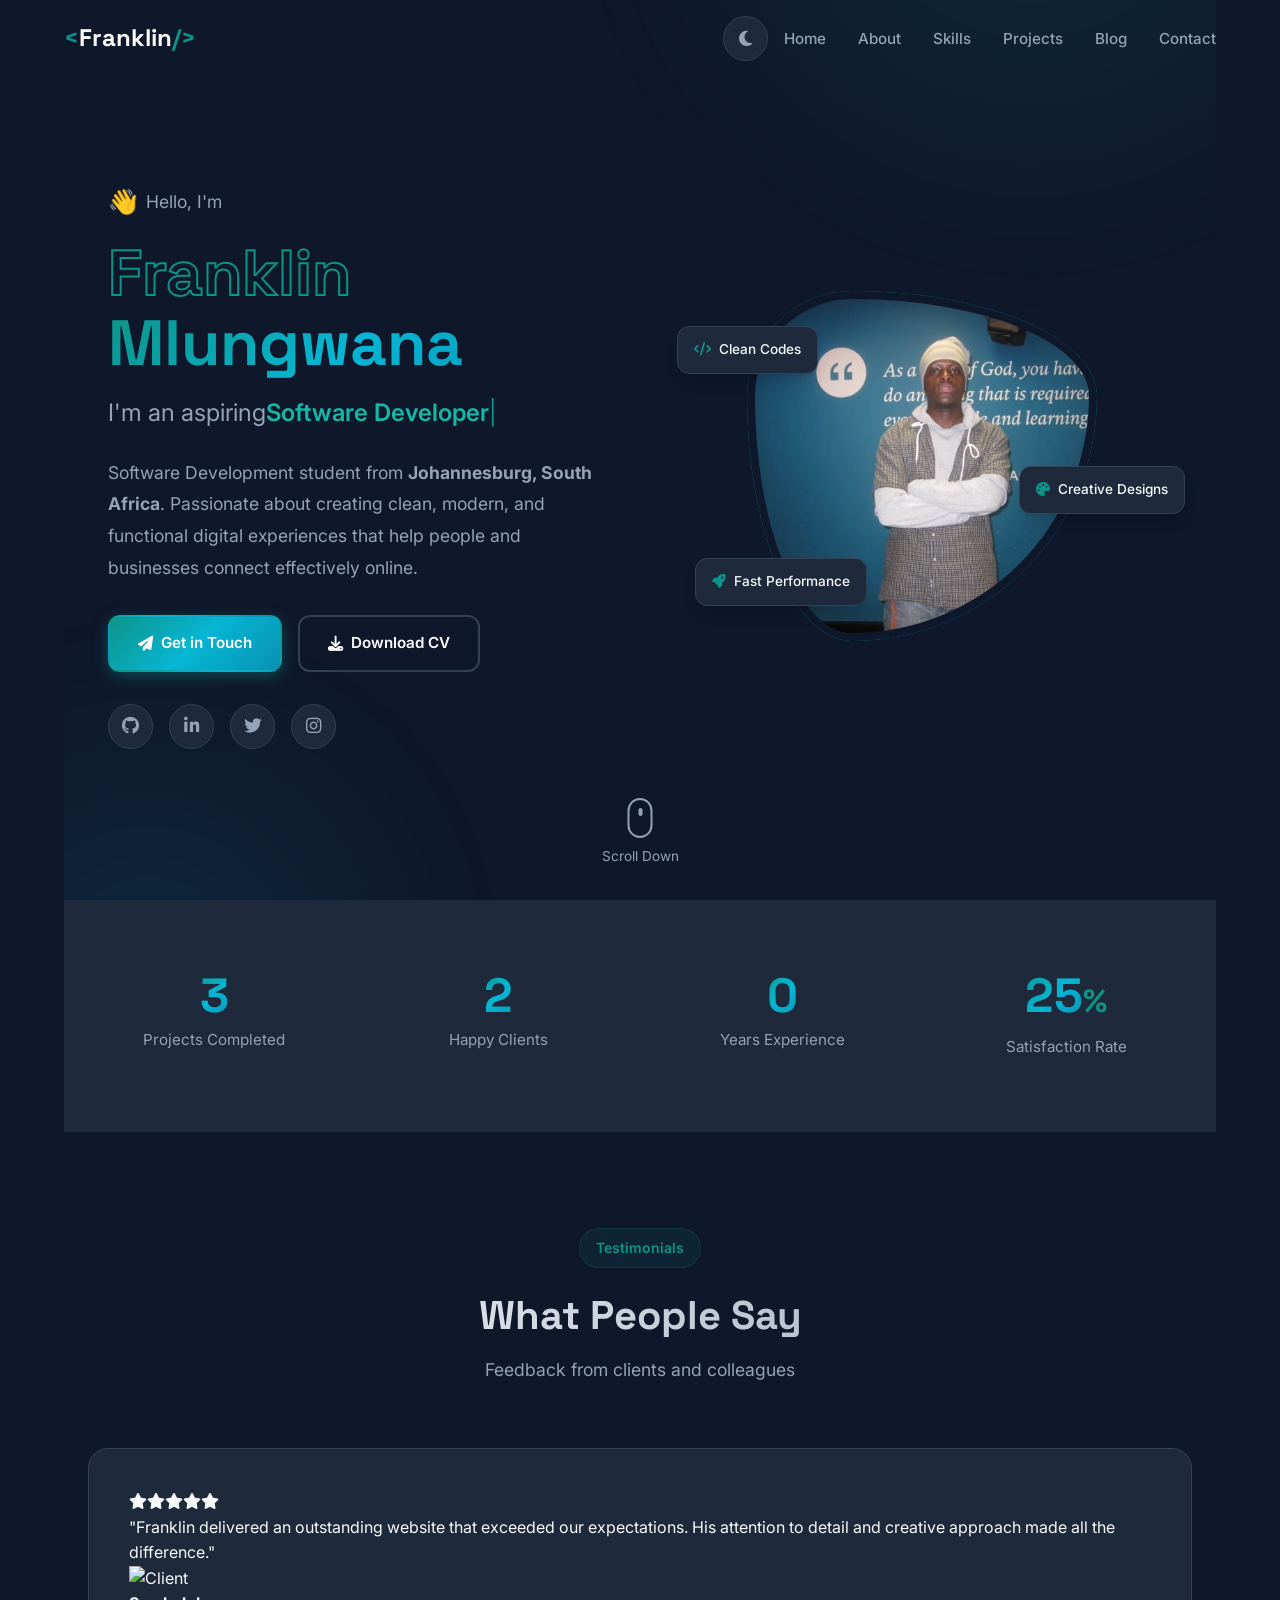
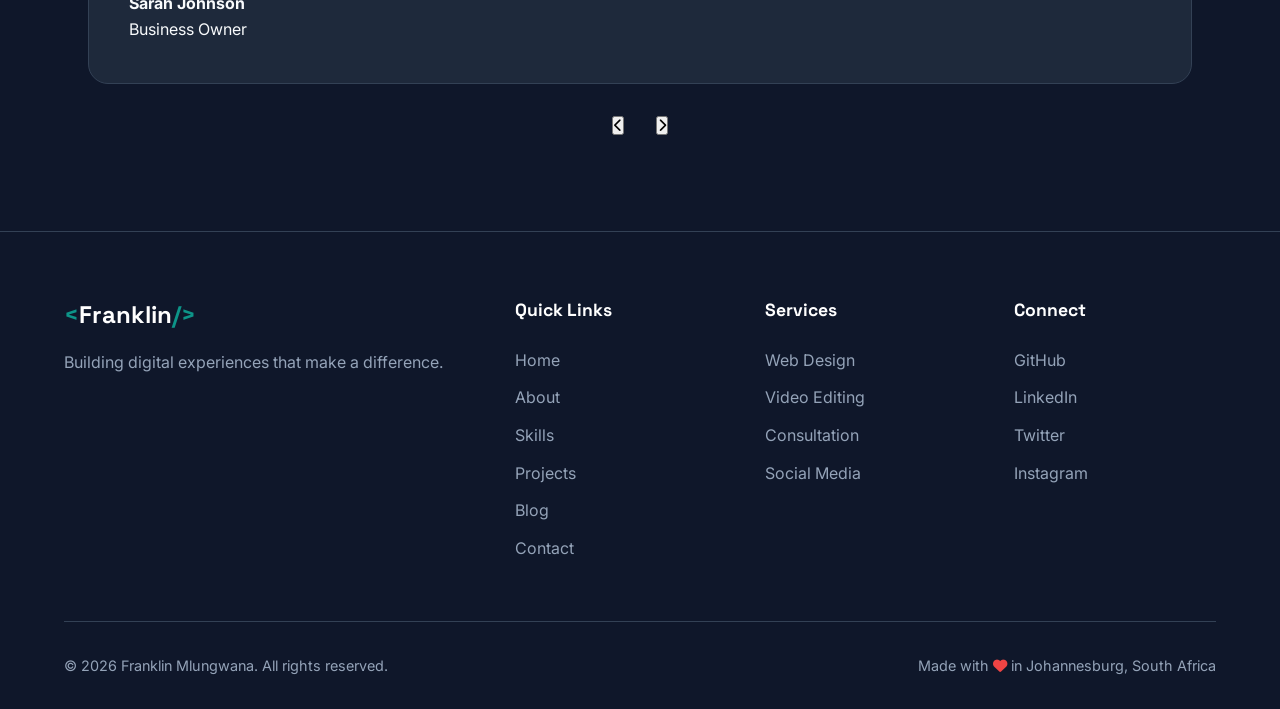
==== commit 11cb1033: "Replace profile image with a local file" ====
--- a/index.html
+++ b/index.html
@@ -58,7 +58,7 @@
             <div class="hero-image">
                 <div class="hero-image-wrapper">
                     <div class="hero-image-bg"></div>
-                    <img src="https://images.unsplash.com/photo-1507003211169-0a1dd7228f2d?w=400&h=400&fit=crop&crop=face" alt="Franklin Mlungwana" class="profile-img">
+                    <img src="Images/IMG-20260310-WA0088.jpg" alt="Franklin Mlungwana" class="profile-img">
                     <div class="floating-card card-1"><i class="fas fa-code"></i><span>Clean Codes</span></div>
                     <div class="floating-card card-2"><i class="fas fa-palette"></i><span>Creative Designs</span></div>
                     <div class="floating-card card-3"><i class="fas fa-rocket"></i><span>Fast Performance</span></div>
--- a/styles.css
+++ b/styles.css
@@ -524,3 +524,97 @@
     .projects-filter { gap: 0.5rem; }
     .filter-btn { padding: 0.5rem 1rem; font-size: 0.85rem; }
 }
+
+.testimonial-card {
+    display: none;
+    padding: 2.5rem;
+    background: var(--dark-light);
+    border-radius: var(--radius-lg);
+    border: 1px solid var(--dark-lighter);
+}
+.testimonial-card.active {
+    display: block;
+}
+.testimonial-nav {
+    display: flex;
+    justify-content: center;
+    align-items: center;
+    gap: 1rem;
+    margin-top: 2rem;
+}
+.dot {
+    width: 10px;
+    height: 10px;
+    border-radius: 50%;
+    background: var(--dark-lighter);
+    cursor: pointer;
+    transition: var(--transition);
+}
+.dot.active {
+    background: var(--primary);
+}
+
+@keyframes fadeIn {
+    from { opacity: 0; transform: translateY(20px); }
+    to { opacity: 1; transform: translateY(0); }
+}
+
+.map-modal {
+    display: none;
+    position: fixed;
+    top: 0;
+    left: 0;
+    width: 100%;
+    height: 100%;
+    background: rgba(0,0,0,0.7);
+    justify-content: center;
+    align-items: center;
+    z-index: 9999;
+}
+
+.map-content {
+    width: 90%;
+    max-width: 700px;
+    background: #fff;
+    padding: 10px;
+    border-radius: 10px;
+    position: relative;
+}
+
+.close-map {
+    position: absolute;
+    top: 5px;
+    right: 10px;
+    font-size: 24px;
+    cursor: pointer;
+}
+
+.checkbox-item {
+    display: flex;
+    align-items: center;
+    gap: 10px;
+    margin: 8px 0;
+    cursor: pointer;
+    font-size: 0.95rem;
+}
+
+.checkbox-item input {
+    accent-color: #4f46e5;
+    transform: scale(1.1);
+}
+
+#otherServiceField {
+    transition: all 0.3s ease;
+}
+
+#otherServiceField {
+    display: none;
+    opacity: 0;
+    transform: translateY(-5px);
+    transition: all 0.25s ease;
+}
+
+#otherServiceField.show {
+    opacity: 1;
+    transform: translateY(0);
+}
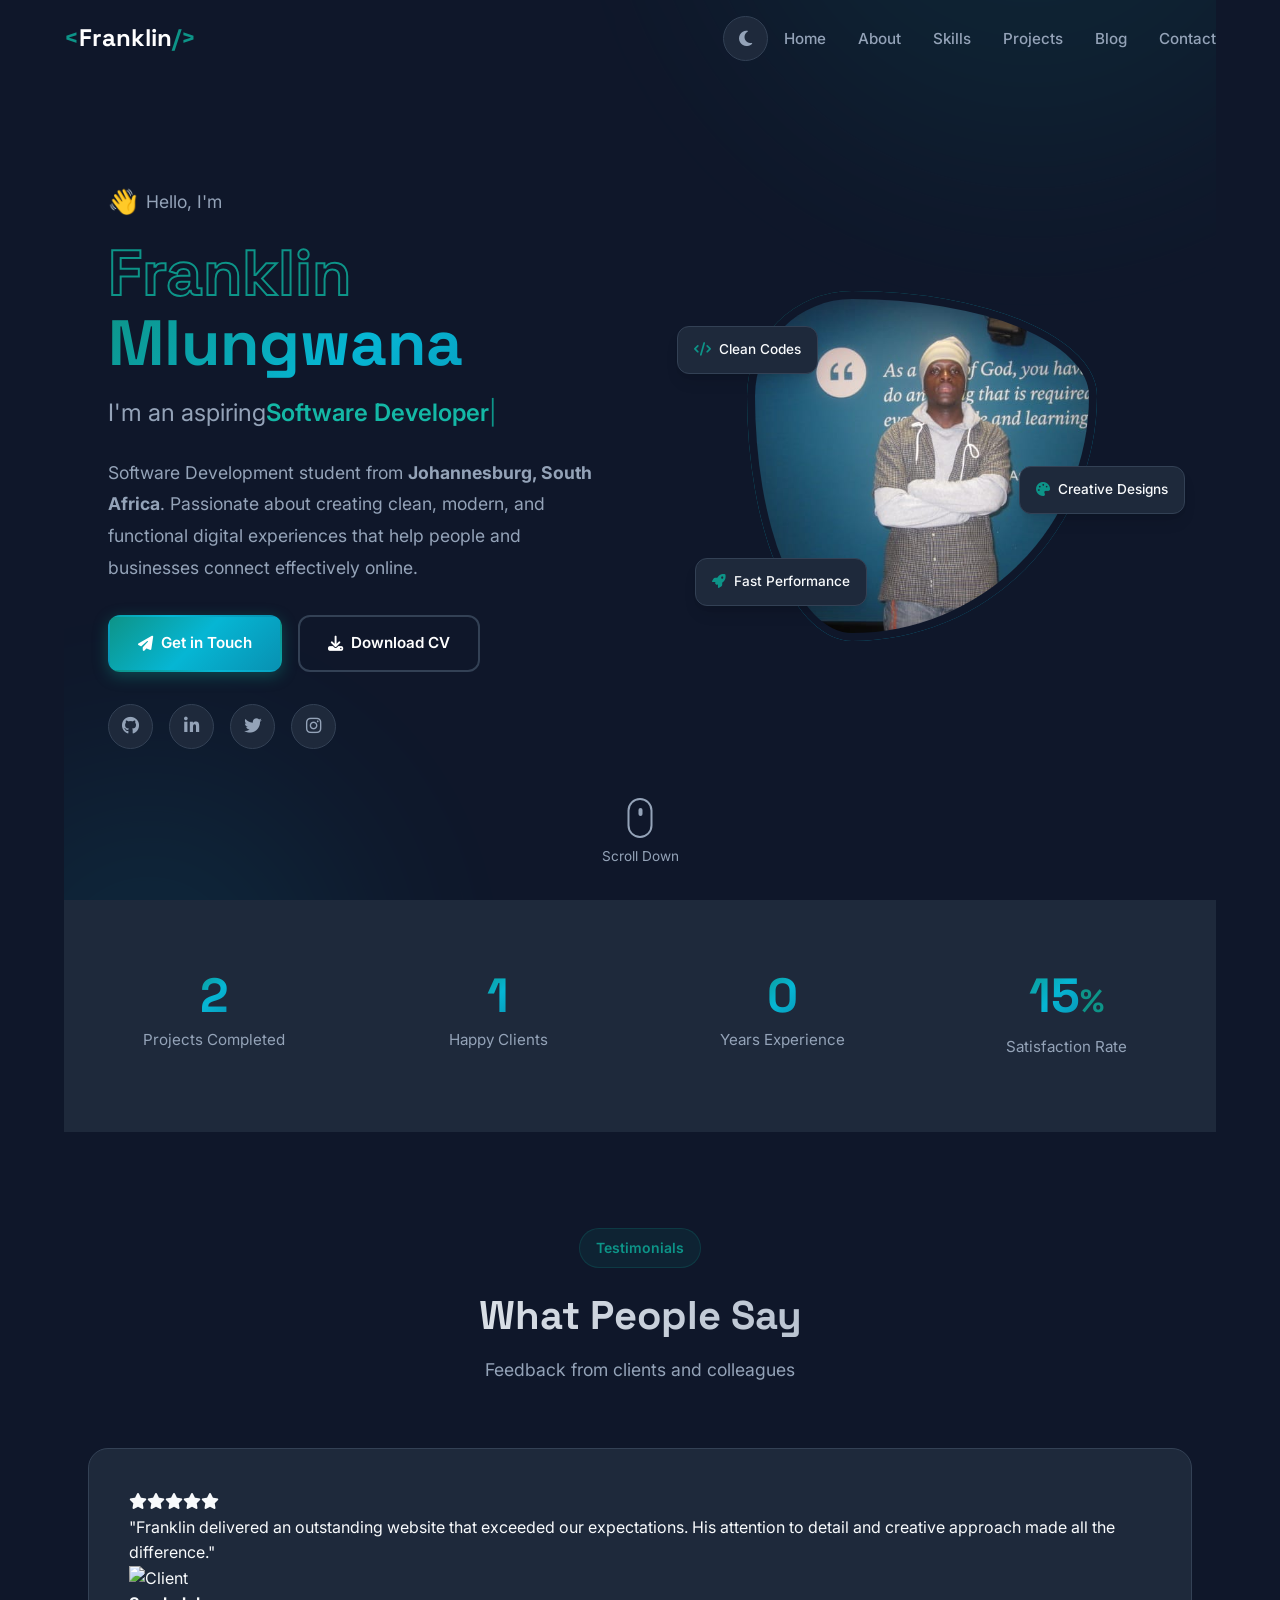
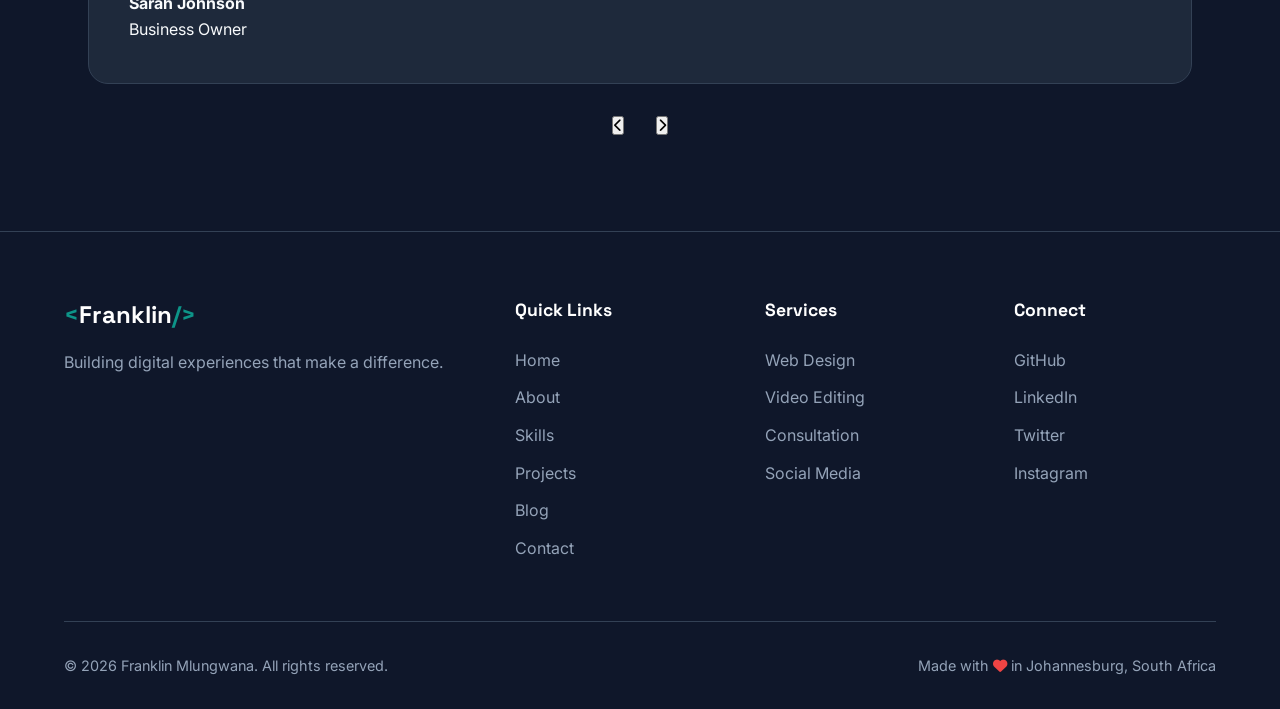
==== commit c6d6e1c5: "Update index.html" ====
--- a/index.html
+++ b/index.html
@@ -45,8 +45,8 @@
                 <div class="hero-subtitle"><span class="static-text">I'm an aspiring</span><span class="dynamic-text" id="dynamicText"></span><span class="cursor">|</span></div>
                 <p class="hero-description">Software Development student from <strong>Johannesburg, South Africa</strong>. Passionate about creating clean, modern, and functional digital experiences that help people and businesses connect effectively online.</p>
                 <div class="hero-cta">
-                    <a href="#contact" class="btn btn-primary"><i class="fas fa-paper-plane"></i> Get in Touch</a>
-                    <a href="#" class="btn btn-secondary" download><i class="fas fa-download"></i> Download CV</a>
+                    <a href="contact.html" class="btn btn-primary"><i class="fas fa-paper-plane"></i> Get in Touch</a>
+                    <a href="Franklin Mlungwana.pdf" class="btn btn-secondary" download><i class="fas fa-download"></i> Download CV</a>
                 </div>
                 <div class="hero-socials">
                     <a href="https://github.com/mlungwanafranklin-gif" target="_blank" class="social-link" aria-label="GitHub"><i class="fab fa-github"></i></a>
